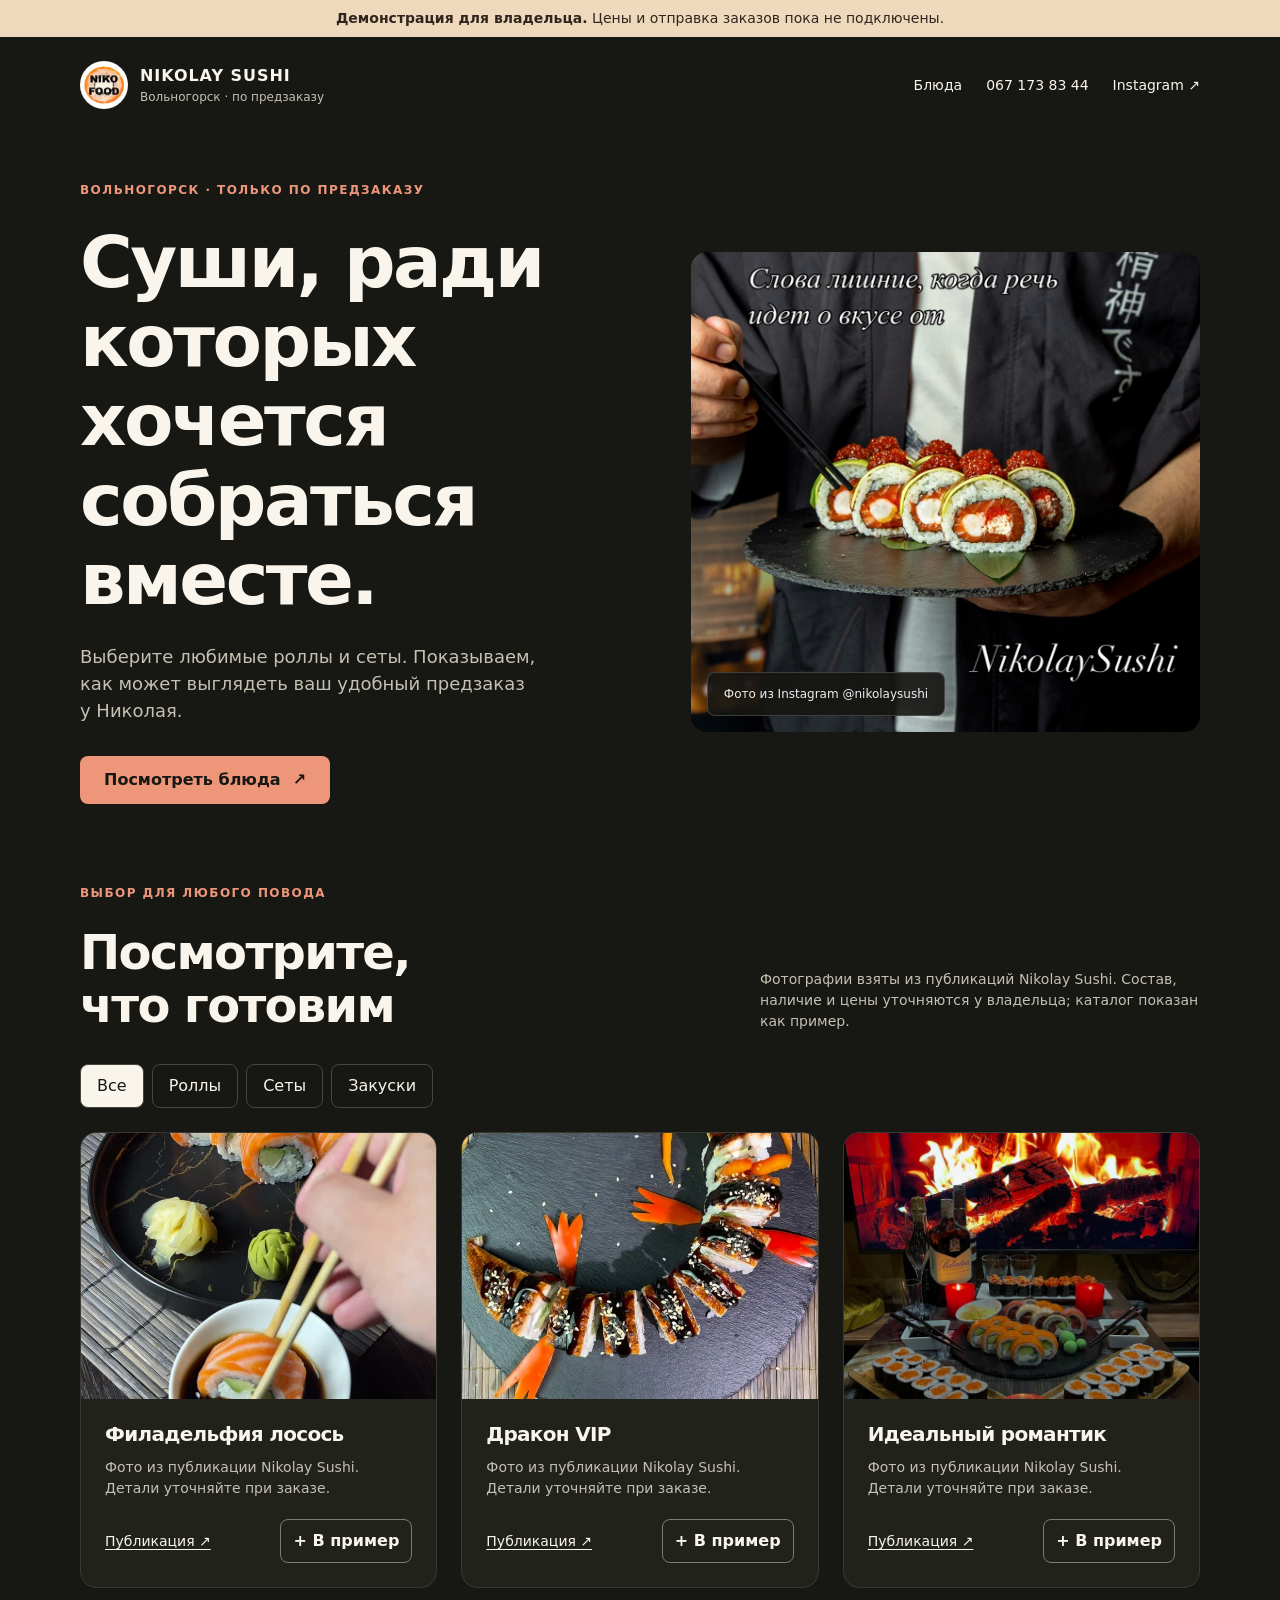
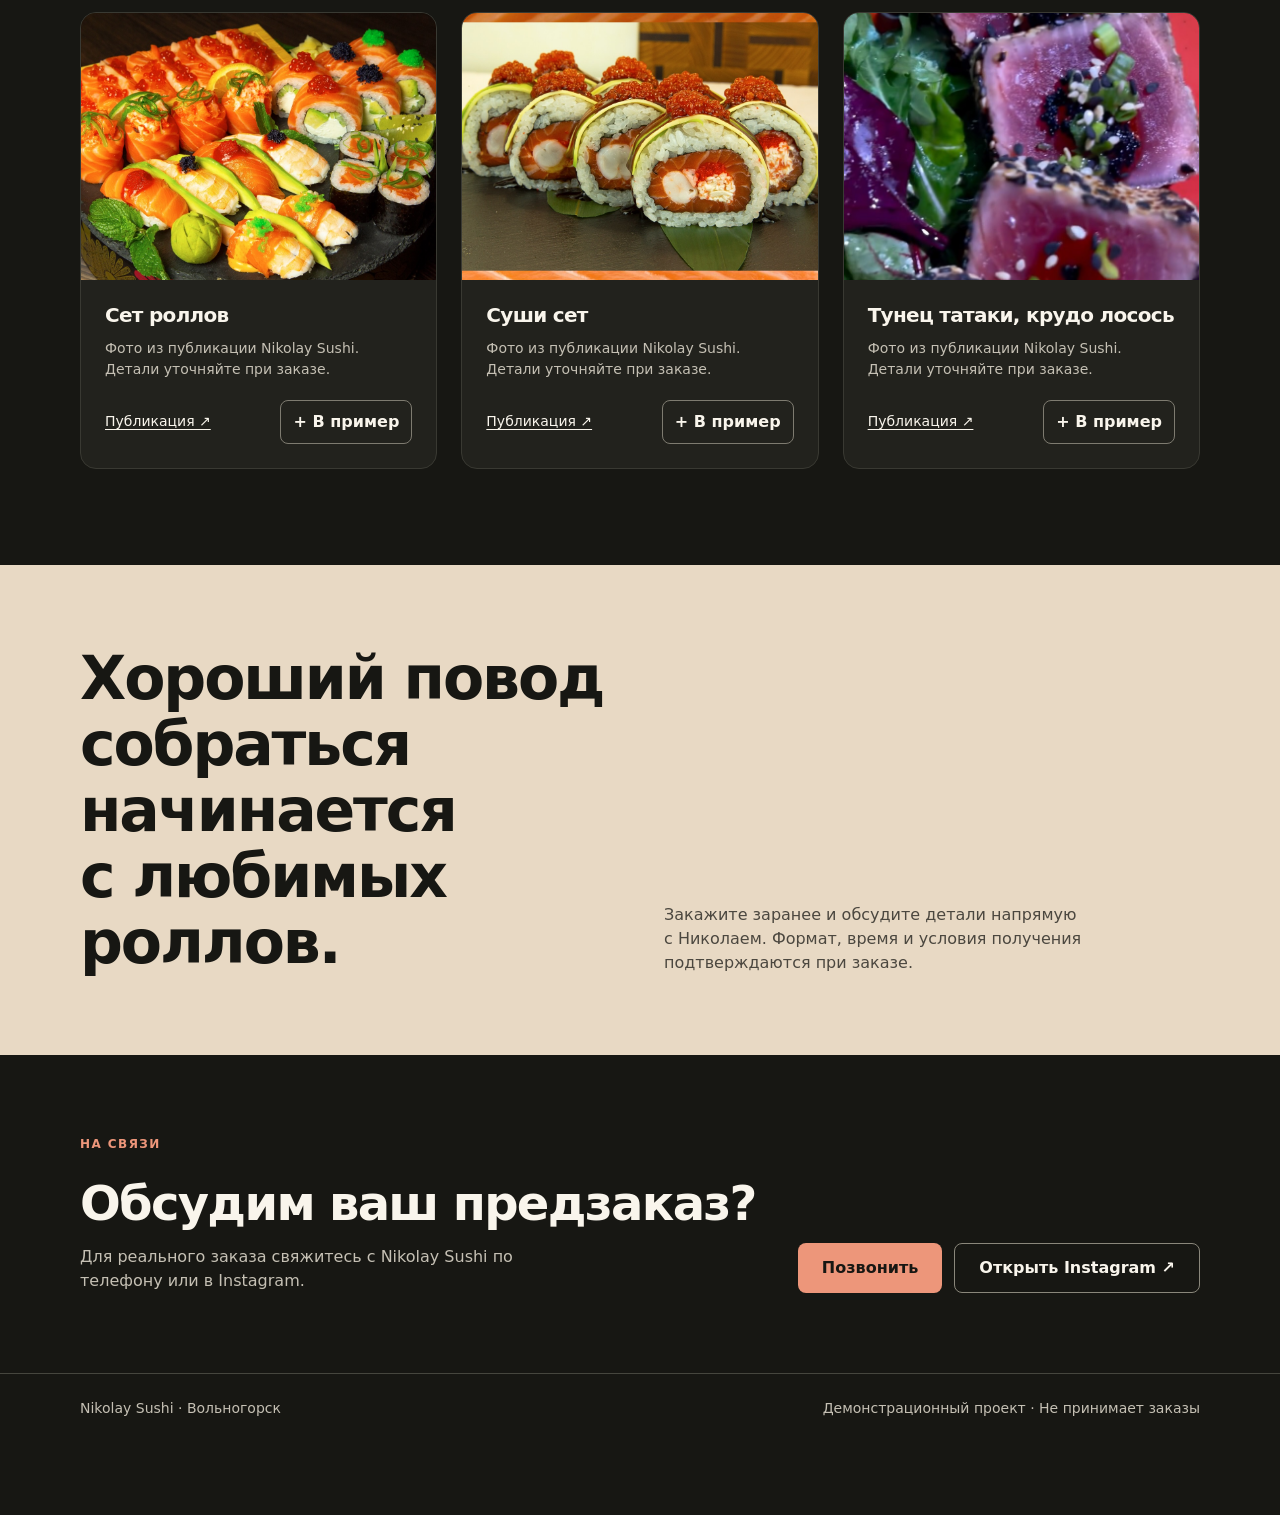
==== nikolaysushi/index.html @ 0154aac6 "Add Nikolay Sushi demo" ====
<!doctype html>
<html lang="ru">
<head>
<meta charset="utf-8"><meta name="viewport" content="width=device-width, initial-scale=1">
<meta name="robots" content="noindex,nofollow"><meta name="theme-color" content="#171713">
<title>Nikolay Sushi — суши по предзаказу в Вольногорске</title>
<meta name="description" content="Демонстрация сайта Nikolay Sushi: фотографии блюд и пример оформления предзаказа.">
<link rel="icon" href="data:image/svg+xml,%3Csvg xmlns="http://www.w3.org/2000/svg" viewBox="0 0 64 64"%3E%3Crect width="64" height="64" rx="16" fill="%23e36e4f"/%3E%3Ctext x="32" y="43" text-anchor="middle" font-family="sans-serif" font-weight="bold" font-size="34" fill="%23171713"%3EN%3C/text%3E%3C/svg%3E">
<style>
:root{color-scheme:dark;--bg:#171713;--panel:#22221d;--text:#f9f5ec;--muted:#c5c0b4;--accent:#ed967a;--line:#46463e;--curve:cubic-bezier(.22,1,.36,1)}*{box-sizing:border-box}html{scroll-behavior:smooth}body{margin:0;background:var(--bg);color:var(--text);font:16px/1.5 Manrope,system-ui,sans-serif}body:has(dialog[open]){overflow:hidden}h1,h2,h3,p{margin:0}h1,h2,h3{text-wrap:balance;line-height:1.1;letter-spacing:-.035em}p{text-wrap:pretty}a{color:inherit;text-decoration:none}button,input,select,textarea{font:inherit}button,a{touch-action:manipulation}button{cursor:pointer}button:focus-visible,a:focus-visible,input:focus-visible,select:focus-visible,textarea:focus-visible{outline:3px solid #fff;outline-offset:3px}.skip{position:absolute;left:8px;top:-100px;background:white;color:#111;padding:12px;z-index:100}.skip:focus{top:8px}.demo{background:#efd9bd;color:#30251d;text-align:center;padding:8px 16px;font-size:14px}.wrap{width:min(1120px,calc(100% - 48px));margin:auto}.nav{display:flex;align-items:center;justify-content:space-between;gap:24px;padding:24px 0}.brand{display:flex;align-items:center;gap:12px;font-weight:700;letter-spacing:.06em}.brand img{width:48px;height:48px;object-fit:cover;border-radius:50%}.brand small{display:block;color:var(--muted);font-size:12px;font-weight:500;letter-spacing:0}.navlinks{display:flex;align-items:center;gap:24px;font-size:14px}.navlinks a:hover,.text-link:hover{color:var(--accent)}.hero{display:grid;grid-template-columns:1.05fr .95fr;gap:48px;align-items:center;padding:48px 0 80px}.eyebrow{color:var(--accent);text-transform:uppercase;letter-spacing:.12em;font-size:12px;font-weight:700;margin-bottom:24px}.hero h1{font-size:clamp(36px,5.8vw,72px);max-width:680px}.hero p{color:var(--muted);max-width:500px;margin:24px 0 32px;font-size:18px}.button{display:inline-flex;align-items:center;justify-content:center;gap:12px;min-height:48px;border:0;border-radius:8px;background:var(--accent);color:#171713;padding:12px 24px;font-weight:700;transition:background .3s var(--curve),transform .3s var(--curve)}.button:hover{background:#f5b29d}.button:active{transform:scale(.98)}.hero-photo{position:relative}.hero-photo img{width:100%;height:480px;object-fit:cover;border-radius:16px;display:block}.photo-note{position:absolute;bottom:16px;left:16px;background:#171713e8;border:1px solid #ffffff2b;border-radius:8px;padding:12px 16px;font-size:12px;color:#eee}.intro{display:flex;align-items:end;justify-content:space-between;gap:32px;margin-bottom:32px}.intro h2{font-size:clamp(30px,4vw,48px)}.intro p{color:var(--muted);max-width:440px;font-size:14px}.catalog{padding:0 0 96px}.filters{display:flex;flex-wrap:wrap;gap:8px;margin-bottom:24px}.filter{min-height:44px;border:1px solid var(--line);border-radius:8px;background:transparent;color:var(--text);padding:8px 16px;transition:background .3s var(--curve),color .3s var(--curve)}.filter:hover,.filter[aria-pressed=true]{background:var(--text);color:var(--bg)}.grid{display:grid;grid-template-columns:repeat(3,1fr);gap:24px}.card{background:var(--panel);border:1px solid #393932;border-radius:16px;overflow:hidden;display:flex;flex-direction:column}.card img{width:100%;aspect-ratio:4/3;object-fit:cover;display:block}.card-body{padding:24px;display:flex;flex-direction:column;gap:12px;flex:1}.card h3{font-size:20px}.card p{color:var(--muted);font-size:14px;flex:1}.card-bottom{display:flex;justify-content:space-between;align-items:center;gap:12px;margin-top:8px}.text-link{font-size:14px;text-decoration:underline;text-underline-offset:3px}.add{min-height:44px;background:transparent;border:1px solid #7e7b70;border-radius:8px;color:var(--text);padding:8px 12px;font-weight:600;transition:background .3s var(--curve)}.add:hover{background:#3a3a31}.add:active{transform:scale(.98)}.statement{background:#e8d9c4;color:#171713;padding:80px 0}.statement .wrap{display:grid;grid-template-columns:1fr 1fr;gap:48px;align-items:end}.statement h2{font-size:clamp(36px,5vw,60px);max-width:680px}.statement p{max-width:420px;color:#4b473f}.contact{padding:80px 0;display:flex;justify-content:space-between;align-items:end;gap:32px}.contact h2{font-size:clamp(30px,4vw,48px);margin-bottom:16px}.contact p{color:var(--muted);max-width:500px}.contact-links{display:flex;flex-wrap:wrap;gap:12px}.secondary{border:1px solid #8a877b;background:transparent;color:var(--text)}.secondary:hover{background:#37372f}footer{border-top:1px solid var(--line);padding:24px 0 96px;color:var(--muted);font-size:14px}footer .wrap{display:flex;justify-content:space-between;gap:16px;flex-wrap:wrap}.cartbar{position:fixed;z-index:4;bottom:16px;left:50%;transform:translateX(-50%);width:min(440px,calc(100% - 32px));box-shadow:0 8px 32px #0009}.cartbar[hidden]{display:none}.cartbar .button{width:100%;justify-content:space-between}.cartbar .button:active{transform:none}dialog{width:min(560px,calc(100% - 32px));max-height:min(90vh,850px);border:1px solid var(--line);border-radius:16px;padding:0;color:var(--text);background:#22221d}dialog::backdrop{background:#000b}.dialog-head{position:sticky;top:0;background:#22221d;display:flex;justify-content:space-between;align-items:start;gap:24px;padding:24px;border-bottom:1px solid var(--line);z-index:1}.dialog-head h2{font-size:24px}.dialog-head p,.hint{color:var(--muted);font-size:14px;margin-top:8px}.close{border:1px solid var(--line);background:transparent;color:white;border-radius:8px;min-width:44px;min-height:44px;font-size:24px}.dialog-content{padding:24px}.cart-row{display:flex;align-items:center;justify-content:space-between;gap:16px;padding:12px 0;border-bottom:1px solid var(--line)}.qty{display:flex;align-items:center;gap:12px}.qty button{min-width:44px;min-height:44px;color:white;background:#393932;border:0;border-radius:8px;font-size:20px}.form-grid{display:grid;grid-template-columns:1fr 1fr;gap:16px;margin:24px 0}.field{display:grid;gap:8px;font-size:14px}.field.full{grid-column:1/-1}input,select,textarea{width:100%;min-height:48px;padding:12px;border:1px solid #77766a;border-radius:8px;color:var(--text);background:#171713}textarea{min-height:80px;resize:vertical}.dialog-content>.button{width:100%}.preview{margin-top:24px;padding:16px;border:1px solid #a3aa83;border-radius:8px;background:#303a2b}.preview[hidden]{display:none}.preview pre{font:inherit;white-space:pre-wrap;overflow-wrap:anywhere;color:#e7ecdf}.preview strong{display:block;margin-bottom:8px}.word{color:#9d9b90;transition:color .7s var(--curve)}.word.on{color:#171713}@media(max-width:750px){.wrap{width:min(100% - 32px,1120px)}.nav{padding:16px 0}.navlinks a:first-child{display:none}.hero{grid-template-columns:1fr;gap:32px;padding:32px 0 64px}.hero-photo img{height:340px}.intro{display:block}.intro p{margin-top:16px}.grid{grid-template-columns:repeat(2,1fr);gap:12px}.card-body{padding:16px}.statement .wrap{grid-template-columns:1fr;gap:24px}.contact{align-items:start;flex-direction:column}.catalog{padding-bottom:64px}}@media(max-width:470px){.brand small{display:none}.navlinks{gap:12px}.navlinks a{font-size:12px}.grid{grid-template-columns:1fr}.card img{aspect-ratio:4/3}.form-grid{grid-template-columns:1fr}.field.full{grid-column:auto}.hero-photo img{height:300px}}@media(prefers-reduced-motion:reduce){html{scroll-behavior:auto}*,*::before,*::after{transition-duration:.01ms!important;animation-duration:.01ms!important}.word{color:#171713}}
</style>
</head>
<body>
<a class="skip" href="#main">Перейти к содержимому</a>
<div class="demo"><strong>Демонстрация для владельца.</strong> Цены и отправка заказов пока не подключены.</div>
<header class="wrap nav"><a class="brand" href="#top"><img src="scraped_media/avatar.jpg" alt=""><span>NIKOLAY SUSHI<small>Вольногорск · по предзаказу</small></span></a><nav class="navlinks" aria-label="Основная навигация"><a href="#menu">Блюда</a><a href="tel:+380671738344">067 173 83 44</a><a href="https://www.instagram.com/nikolaysushi/" target="_blank" rel="noopener noreferrer">Instagram ↗</a></nav></header>
<main id="main"><section class="wrap hero" id="top"><div><div class="eyebrow">Вольногорск · только по предзаказу</div><h1>Суши, ради которых хочется собраться вместе.</h1><p>Выберите любимые роллы и сеты. Показываем, как может выглядеть ваш удобный предзаказ у Николая.</p><a href="#menu" class="button">Посмотреть блюда <span aria-hidden="true">↗</span></a></div><div class="hero-photo"><img src="scraped_media/post_8_DXj7XFxCD72.jpg" alt="Сет суши из публикации Nikolay Sushi"><div class="photo-note">Фото из Instagram @nikolaysushi</div></div></section>
<section class="wrap catalog" id="menu"><div class="intro"><div><div class="eyebrow">Выбор для любого повода</div><h2>Посмотрите, что готовим</h2></div><p>Фотографии взяты из публикаций Nikolay Sushi. Состав, наличие и цены уточняются у владельца; каталог показан как пример.</p></div><div class="filters" id="filters" aria-label="Категории блюд"></div><div class="grid" id="grid"></div></section>
<section class="statement"><div class="wrap"><h2 id="statement">Хороший повод собраться начинается с любимых роллов.</h2><p>Закажите заранее и обсудите детали напрямую с Николаем. Формат, время и условия получения подтверждаются при заказе.</p></div></section>
<section class="wrap contact"><div><div class="eyebrow">На связи</div><h2>Обсудим ваш предзаказ?</h2><p>Для реального заказа свяжитесь с Nikolay Sushi по телефону или в Instagram.</p></div><div class="contact-links"><a class="button" href="tel:+380671738344">Позвонить</a><a class="button secondary" href="https://www.instagram.com/nikolaysushi/" target="_blank" rel="noopener noreferrer">Открыть Instagram ↗</a></div></section></main>
<footer><div class="wrap"><span>Nikolay Sushi · Вольногорск</span><span>Демонстрационный проект · Не принимает заказы</span></div></footer>
<div class="cartbar" id="cartbar" hidden><button class="button" id="openCart" type="button"><span>Посмотреть пример заказа</span><span id="count"></span></button></div>
<dialog id="cart" aria-labelledby="cartTitle"><div class="dialog-head"><div><h2 id="cartTitle">Пример предзаказа</h2><p>Это демонстрация: заказ никуда не отправляется.</p></div><button type="button" class="close" id="closeCart" aria-label="Закрыть">×</button></div><div class="dialog-content"><div id="cartItems"></div><form id="orderForm"><div class="form-grid"><label class="field">Когда хотелось бы получить<input type="date" id="date"></label><label class="field">Время<input type="time" id="time"></label><label class="field full">Пожелания<textarea id="comment" maxlength="300" placeholder="Например, количество персон"></textarea></label></div><p class="hint">Поля необязательны. Не вводите личные данные: это только пример оформления.</p><button class="button" type="submit">Показать пример заказа</button></form><div class="preview" id="preview" role="status" hidden><strong>Пример сообщения для владельца</strong><pre id="previewText"></pre><p class="hint">Сообщение не отправлено. Подключение канала заказов обсуждается отдельно.</p></div></div></dialog>
<script>
const items=[{id:'philadelphia',name:'Филадельфия лосось',cat:'Роллы',image:'post_5_DbvkSZdKnJt.jpg',url:'DbvkSZdKnJt'},{id:'dragon',name:'Дракон VIP',cat:'Роллы',image:'post_6_DYcbDLaohZU.jpg',url:'DYcbDLaohZU'},{id:'romantic',name:'Идеальный романтик',cat:'Сеты',image:'post_12_DSX7asfCIUJ.jpg',url:'DSX7asfCIUJ'},{id:'set',name:'Сет роллов',cat:'Сеты',image:'post_4_Db0xO25I7Lk.jpg',url:'Db0xO25I7Lk'},{id:'assortment',name:'Суши сет',cat:'Сеты',image:'post_9_DXj6w_aiPMz.jpg',url:'DXj6w_aiPMz'},{id:'tuna',name:'Тунец татаки, крудо лосось',cat:'Закуски',image:'post_11_DT2ZtKFiONa.jpg',url:'DT2ZtKFiONa'}];
const categories=['Все','Роллы','Сеты','Закуски'];let category='Все';const cart={};const $=id=>document.getElementById(id);let returnFocus;
function render(){ $('filters').innerHTML=categories.map(c=>`<button class="filter" type="button" data-category="${c}" aria-pressed="${c===category}">${c}</button>`).join(''); $('grid').innerHTML=items.filter(i=>category==='Все'||i.cat===category).map(i=>`<article class="card"><img src="scraped_media/${i.image}" alt="${i.name}" loading="lazy"><div class="card-body"><h3>${i.name}</h3><p>Фото из публикации Nikolay Sushi. Детали уточняйте при заказе.</p><div class="card-bottom"><a class="text-link" href="https://www.instagram.com/p/${i.url}/" target="_blank" rel="noopener noreferrer">Публикация ↗</a><button class="add" type="button" data-add="${i.id}" aria-label="Добавить ${i.name} в пример заказа">${cart[i.id]?'Добавлено: '+cart[i.id]:'+ В пример'}</button></div></div></article>`).join(''); const count=Object.values(cart).reduce((a,b)=>a+b,0);$('cartbar').hidden=!count;$('count').textContent=count+' шт.'; $('cartItems').innerHTML=items.filter(i=>cart[i.id]).map(i=>`<div class="cart-row"><span>${i.name}</span><div class="qty"><button type="button" data-change="${i.id}" data-delta="-1" aria-label="Убрать одну порцию: ${i.name}">−</button><span>${cart[i.id]}</span><button type="button" data-change="${i.id}" data-delta="1" aria-label="Добавить одну порцию: ${i.name}">+</button></div></div>`).join(''); if(!count&&$('cart').open)$('cart').close(); }
document.addEventListener('click',e=>{const f=e.target.closest('[data-category]');const a=e.target.closest('[data-add]');const q=e.target.closest('[data-change]');if(f){category=f.dataset.category;render();document.querySelector(`[data-category="${category}"]`)?.focus()}if(a){const id=a.dataset.add;cart[id]=(cart[id]||0)+1;render();document.querySelector(`[data-add="${id}"]`)?.focus()}if(q){const id=q.dataset.change,delta=q.dataset.delta;cart[id]+=Number(delta);if(!cart[id])delete cart[id];$('preview').hidden=true;render();document.querySelector(`[data-change="${id}"][data-delta="${delta}"]`)?.focus()}});
$('openCart').addEventListener('click',()=>{returnFocus=document.activeElement;$('preview').hidden=true;$('cart').showModal();$('closeCart').focus()});$('closeCart').addEventListener('click',()=>$('cart').close());$('cart').addEventListener('close',()=>{if(returnFocus&&returnFocus.isConnected)returnFocus.focus()});
$('orderForm').addEventListener('submit',e=>{e.preventDefault();const date=$('date').value,time=$('time').value,comment=$('comment').value.trim();const lines=items.filter(i=>cart[i.id]).map(i=>`${i.name} × ${cart[i.id]}`);$('previewText').textContent=['Выбранные блюда:',...lines,date?'Дата: '+date:null,time?'Время: '+time:null,comment?'Пожелания: '+comment:null,'Стоимость и условия уточняются.'].filter(Boolean).join('\n');$('preview').hidden=false;$('preview').scrollIntoView({block:'nearest',behavior:'smooth'})});
const statement=$('statement');if('IntersectionObserver'in window&&!matchMedia('(prefers-reduced-motion: reduce)').matches){const words=statement.textContent.split(' ');statement.setAttribute('aria-label',statement.textContent);statement.innerHTML=words.map(w=>`<span class="word" aria-hidden="true">${w}</span>`).join(' ');const observer=new IntersectionObserver(entries=>entries.forEach(entry=>{if(entry.isIntersecting){[...statement.children].forEach((word,index)=>setTimeout(()=>word.classList.add('on'),index*90));observer.disconnect()}}),{threshold:.25});observer.observe(statement)}
render();
</script></body></html>
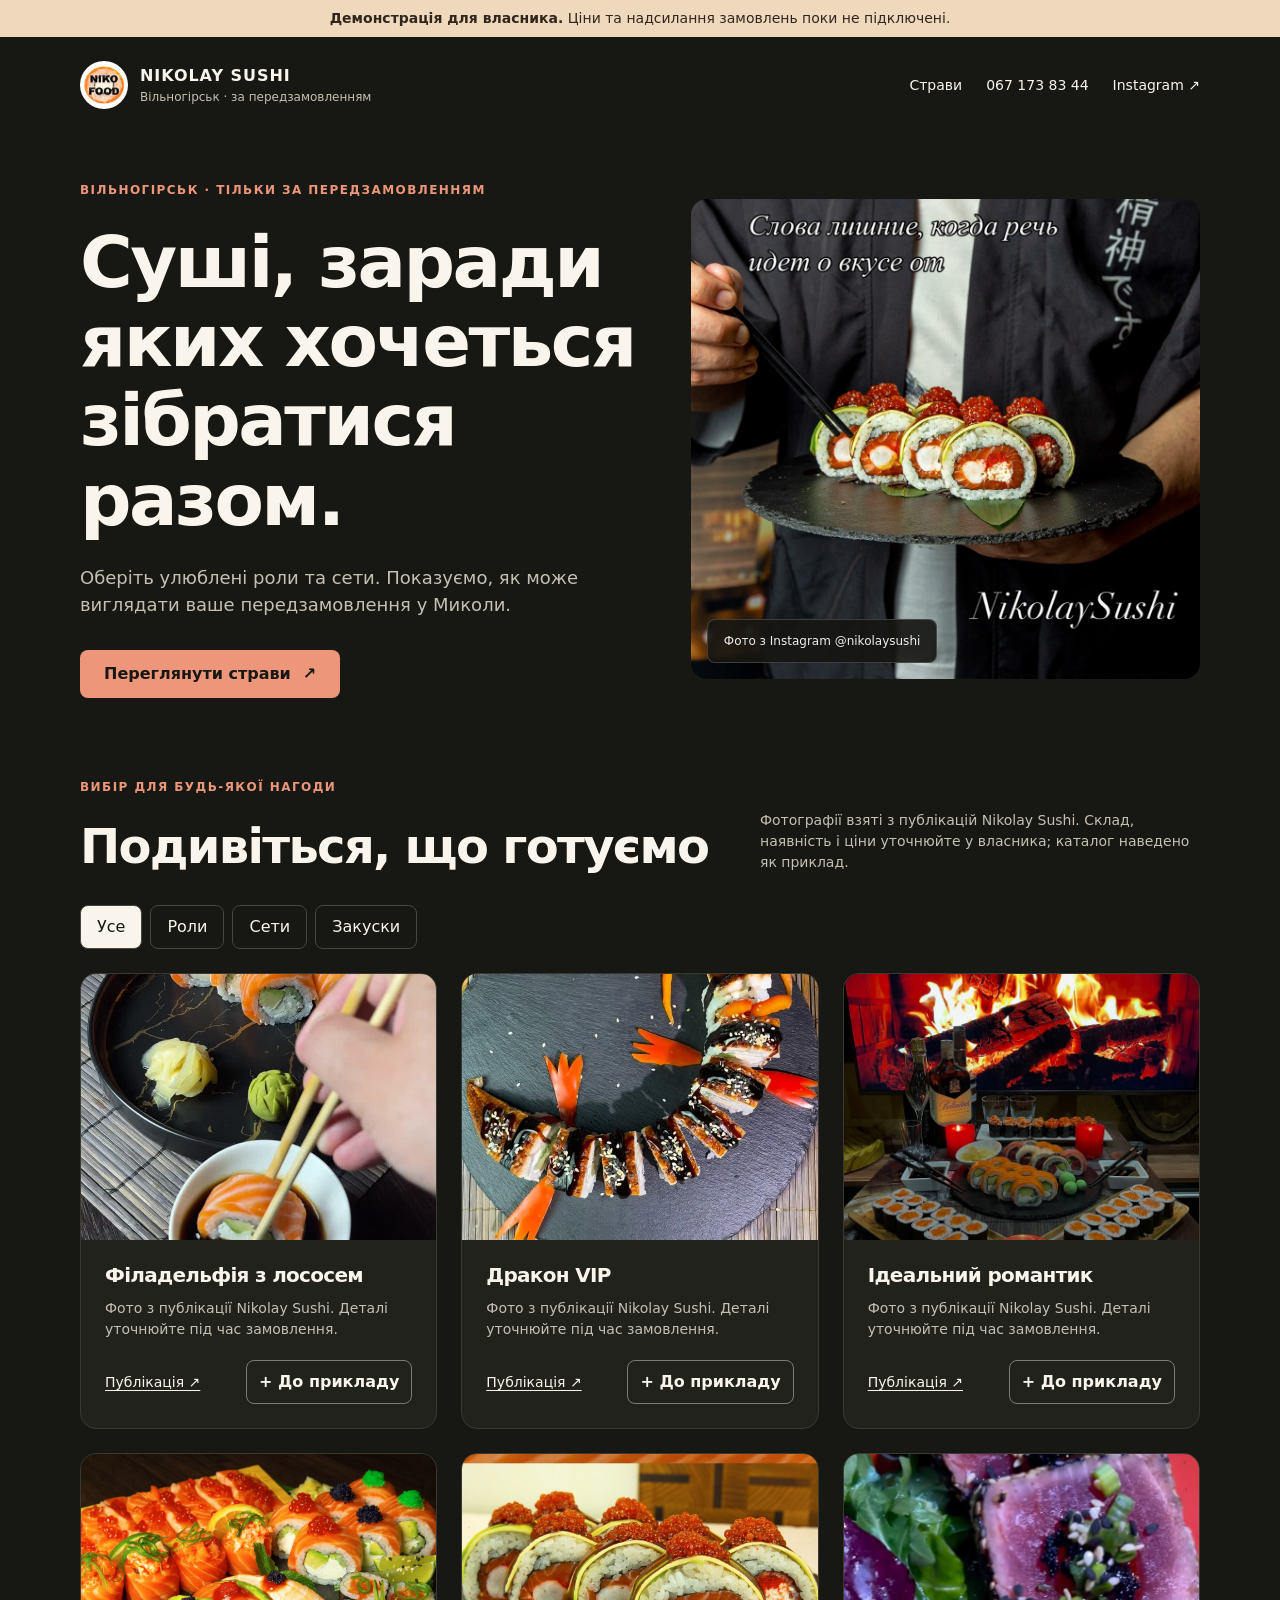
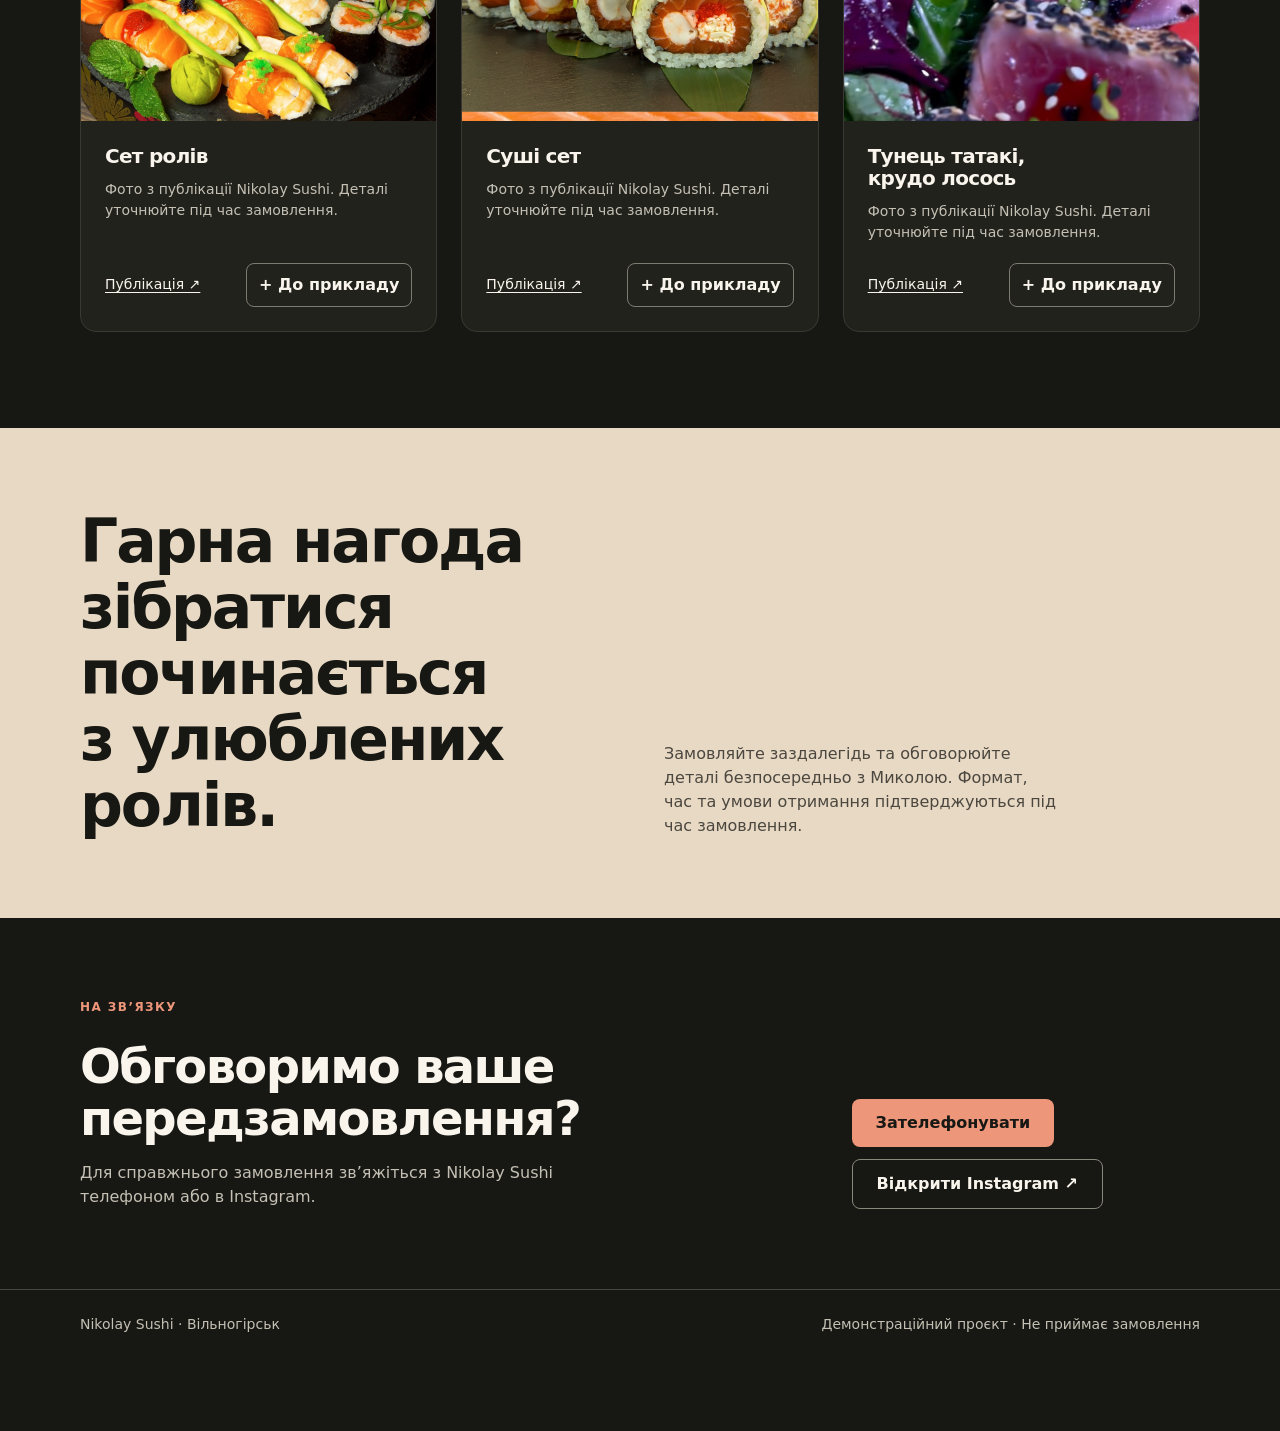
==== commit 38052305: "Translate Nikolay Sushi demo into Ukrainian" ====
--- a/nikolaysushi/index.html
+++ b/nikolaysushi/index.html
@@ -1,33 +1,33 @@
 <!doctype html>
-<html lang="ru">
+<html lang="uk">
 <head>
 <meta charset="utf-8"><meta name="viewport" content="width=device-width, initial-scale=1">
 <meta name="robots" content="noindex,nofollow"><meta name="theme-color" content="#171713">
-<title>Nikolay Sushi — суши по предзаказу в Вольногорске</title>
-<meta name="description" content="Демонстрация сайта Nikolay Sushi: фотографии блюд и пример оформления предзаказа.">
-<link rel="icon" href="data:image/svg+xml,%3Csvg xmlns="http://www.w3.org/2000/svg" viewBox="0 0 64 64"%3E%3Crect width="64" height="64" rx="16" fill="%23e36e4f"/%3E%3Ctext x="32" y="43" text-anchor="middle" font-family="sans-serif" font-weight="bold" font-size="34" fill="%23171713"%3EN%3C/text%3E%3C/svg%3E">
+<title>Nikolay Sushi — суші за передзамовленням у Вільногірську</title>
+<meta name="description" content="Демонстрація сайту Nikolay Sushi: фотографії страв і приклад оформлення передзамовлення.">
+<link rel="icon" href="data:image/svg+xml,%3Csvg xmlns='http://www.w3.org/2000/svg' viewBox='0 0 64 64'%3E%3Crect width='64' height='64' rx='16' fill='%23ed967a'/%3E%3Ctext x='32' y='43' text-anchor='middle' font-family='sans-serif' font-weight='bold' font-size='34' fill='%23171713'%3EN%3C/text%3E%3C/svg%3E">
 <style>
 :root{color-scheme:dark;--bg:#171713;--panel:#22221d;--text:#f9f5ec;--muted:#c5c0b4;--accent:#ed967a;--line:#46463e;--curve:cubic-bezier(.22,1,.36,1)}*{box-sizing:border-box}html{scroll-behavior:smooth}body{margin:0;background:var(--bg);color:var(--text);font:16px/1.5 Manrope,system-ui,sans-serif}body:has(dialog[open]){overflow:hidden}h1,h2,h3,p{margin:0}h1,h2,h3{text-wrap:balance;line-height:1.1;letter-spacing:-.035em}p{text-wrap:pretty}a{color:inherit;text-decoration:none}button,input,select,textarea{font:inherit}button,a{touch-action:manipulation}button{cursor:pointer}button:focus-visible,a:focus-visible,input:focus-visible,select:focus-visible,textarea:focus-visible{outline:3px solid #fff;outline-offset:3px}.skip{position:absolute;left:8px;top:-100px;background:white;color:#111;padding:12px;z-index:100}.skip:focus{top:8px}.demo{background:#efd9bd;color:#30251d;text-align:center;padding:8px 16px;font-size:14px}.wrap{width:min(1120px,calc(100% - 48px));margin:auto}.nav{display:flex;align-items:center;justify-content:space-between;gap:24px;padding:24px 0}.brand{display:flex;align-items:center;gap:12px;font-weight:700;letter-spacing:.06em}.brand img{width:48px;height:48px;object-fit:cover;border-radius:50%}.brand small{display:block;color:var(--muted);font-size:12px;font-weight:500;letter-spacing:0}.navlinks{display:flex;align-items:center;gap:24px;font-size:14px}.navlinks a:hover,.text-link:hover{color:var(--accent)}.hero{display:grid;grid-template-columns:1.05fr .95fr;gap:48px;align-items:center;padding:48px 0 80px}.eyebrow{color:var(--accent);text-transform:uppercase;letter-spacing:.12em;font-size:12px;font-weight:700;margin-bottom:24px}.hero h1{font-size:clamp(36px,5.8vw,72px);max-width:680px}.hero p{color:var(--muted);max-width:500px;margin:24px 0 32px;font-size:18px}.button{display:inline-flex;align-items:center;justify-content:center;gap:12px;min-height:48px;border:0;border-radius:8px;background:var(--accent);color:#171713;padding:12px 24px;font-weight:700;transition:background .3s var(--curve),transform .3s var(--curve)}.button:hover{background:#f5b29d}.button:active{transform:scale(.98)}.hero-photo{position:relative}.hero-photo img{width:100%;height:480px;object-fit:cover;border-radius:16px;display:block}.photo-note{position:absolute;bottom:16px;left:16px;background:#171713e8;border:1px solid #ffffff2b;border-radius:8px;padding:12px 16px;font-size:12px;color:#eee}.intro{display:flex;align-items:end;justify-content:space-between;gap:32px;margin-bottom:32px}.intro h2{font-size:clamp(30px,4vw,48px)}.intro p{color:var(--muted);max-width:440px;font-size:14px}.catalog{padding:0 0 96px}.filters{display:flex;flex-wrap:wrap;gap:8px;margin-bottom:24px}.filter{min-height:44px;border:1px solid var(--line);border-radius:8px;background:transparent;color:var(--text);padding:8px 16px;transition:background .3s var(--curve),color .3s var(--curve)}.filter:hover,.filter[aria-pressed=true]{background:var(--text);color:var(--bg)}.grid{display:grid;grid-template-columns:repeat(3,1fr);gap:24px}.card{background:var(--panel);border:1px solid #393932;border-radius:16px;overflow:hidden;display:flex;flex-direction:column}.card img{width:100%;aspect-ratio:4/3;object-fit:cover;display:block}.card-body{padding:24px;display:flex;flex-direction:column;gap:12px;flex:1}.card h3{font-size:20px}.card p{color:var(--muted);font-size:14px;flex:1}.card-bottom{display:flex;justify-content:space-between;align-items:center;gap:12px;margin-top:8px}.text-link{font-size:14px;text-decoration:underline;text-underline-offset:3px}.add{min-height:44px;background:transparent;border:1px solid #7e7b70;border-radius:8px;color:var(--text);padding:8px 12px;font-weight:600;transition:background .3s var(--curve)}.add:hover{background:#3a3a31}.add:active{transform:scale(.98)}.statement{background:#e8d9c4;color:#171713;padding:80px 0}.statement .wrap{display:grid;grid-template-columns:1fr 1fr;gap:48px;align-items:end}.statement h2{font-size:clamp(36px,5vw,60px);max-width:680px}.statement p{max-width:420px;color:#4b473f}.contact{padding:80px 0;display:flex;justify-content:space-between;align-items:end;gap:32px}.contact h2{font-size:clamp(30px,4vw,48px);margin-bottom:16px}.contact p{color:var(--muted);max-width:500px}.contact-links{display:flex;flex-wrap:wrap;gap:12px}.secondary{border:1px solid #8a877b;background:transparent;color:var(--text)}.secondary:hover{background:#37372f}footer{border-top:1px solid var(--line);padding:24px 0 96px;color:var(--muted);font-size:14px}footer .wrap{display:flex;justify-content:space-between;gap:16px;flex-wrap:wrap}.cartbar{position:fixed;z-index:4;bottom:16px;left:50%;transform:translateX(-50%);width:min(440px,calc(100% - 32px));box-shadow:0 8px 32px #0009}.cartbar[hidden]{display:none}.cartbar .button{width:100%;justify-content:space-between}.cartbar .button:active{transform:none}dialog{width:min(560px,calc(100% - 32px));max-height:min(90vh,850px);border:1px solid var(--line);border-radius:16px;padding:0;color:var(--text);background:#22221d}dialog::backdrop{background:#000b}.dialog-head{position:sticky;top:0;background:#22221d;display:flex;justify-content:space-between;align-items:start;gap:24px;padding:24px;border-bottom:1px solid var(--line);z-index:1}.dialog-head h2{font-size:24px}.dialog-head p,.hint{color:var(--muted);font-size:14px;margin-top:8px}.close{border:1px solid var(--line);background:transparent;color:white;border-radius:8px;min-width:44px;min-height:44px;font-size:24px}.dialog-content{padding:24px}.cart-row{display:flex;align-items:center;justify-content:space-between;gap:16px;padding:12px 0;border-bottom:1px solid var(--line)}.qty{display:flex;align-items:center;gap:12px}.qty button{min-width:44px;min-height:44px;color:white;background:#393932;border:0;border-radius:8px;font-size:20px}.form-grid{display:grid;grid-template-columns:1fr 1fr;gap:16px;margin:24px 0}.field{display:grid;gap:8px;font-size:14px}.field.full{grid-column:1/-1}input,select,textarea{width:100%;min-height:48px;padding:12px;border:1px solid #77766a;border-radius:8px;color:var(--text);background:#171713}textarea{min-height:80px;resize:vertical}.dialog-content>.button{width:100%}.preview{margin-top:24px;padding:16px;border:1px solid #a3aa83;border-radius:8px;background:#303a2b}.preview[hidden]{display:none}.preview pre{font:inherit;white-space:pre-wrap;overflow-wrap:anywhere;color:#e7ecdf}.preview strong{display:block;margin-bottom:8px}.word{color:#9d9b90;transition:color .7s var(--curve)}.word.on{color:#171713}@media(max-width:750px){.wrap{width:min(100% - 32px,1120px)}.nav{padding:16px 0}.navlinks a:first-child{display:none}.hero{grid-template-columns:1fr;gap:32px;padding:32px 0 64px}.hero-photo img{height:340px}.intro{display:block}.intro p{margin-top:16px}.grid{grid-template-columns:repeat(2,1fr);gap:12px}.card-body{padding:16px}.statement .wrap{grid-template-columns:1fr;gap:24px}.contact{align-items:start;flex-direction:column}.catalog{padding-bottom:64px}}@media(max-width:470px){.brand small{display:none}.navlinks{gap:12px}.navlinks a{font-size:12px}.grid{grid-template-columns:1fr}.card img{aspect-ratio:4/3}.form-grid{grid-template-columns:1fr}.field.full{grid-column:auto}.hero-photo img{height:300px}}@media(prefers-reduced-motion:reduce){html{scroll-behavior:auto}*,*::before,*::after{transition-duration:.01ms!important;animation-duration:.01ms!important}.word{color:#171713}}
 </style>
 </head>
 <body>
-<a class="skip" href="#main">Перейти к содержимому</a>
-<div class="demo"><strong>Демонстрация для владельца.</strong> Цены и отправка заказов пока не подключены.</div>
-<header class="wrap nav"><a class="brand" href="#top"><img src="scraped_media/avatar.jpg" alt=""><span>NIKOLAY SUSHI<small>Вольногорск · по предзаказу</small></span></a><nav class="navlinks" aria-label="Основная навигация"><a href="#menu">Блюда</a><a href="tel:+380671738344">067 173 83 44</a><a href="https://www.instagram.com/nikolaysushi/" target="_blank" rel="noopener noreferrer">Instagram ↗</a></nav></header>
-<main id="main"><section class="wrap hero" id="top"><div><div class="eyebrow">Вольногорск · только по предзаказу</div><h1>Суши, ради которых хочется собраться вместе.</h1><p>Выберите любимые роллы и сеты. Показываем, как может выглядеть ваш удобный предзаказ у Николая.</p><a href="#menu" class="button">Посмотреть блюда <span aria-hidden="true">↗</span></a></div><div class="hero-photo"><img src="scraped_media/post_8_DXj7XFxCD72.jpg" alt="Сет суши из публикации Nikolay Sushi"><div class="photo-note">Фото из Instagram @nikolaysushi</div></div></section>
-<section class="wrap catalog" id="menu"><div class="intro"><div><div class="eyebrow">Выбор для любого повода</div><h2>Посмотрите, что готовим</h2></div><p>Фотографии взяты из публикаций Nikolay Sushi. Состав, наличие и цены уточняются у владельца; каталог показан как пример.</p></div><div class="filters" id="filters" aria-label="Категории блюд"></div><div class="grid" id="grid"></div></section>
-<section class="statement"><div class="wrap"><h2 id="statement">Хороший повод собраться начинается с любимых роллов.</h2><p>Закажите заранее и обсудите детали напрямую с Николаем. Формат, время и условия получения подтверждаются при заказе.</p></div></section>
-<section class="wrap contact"><div><div class="eyebrow">На связи</div><h2>Обсудим ваш предзаказ?</h2><p>Для реального заказа свяжитесь с Nikolay Sushi по телефону или в Instagram.</p></div><div class="contact-links"><a class="button" href="tel:+380671738344">Позвонить</a><a class="button secondary" href="https://www.instagram.com/nikolaysushi/" target="_blank" rel="noopener noreferrer">Открыть Instagram ↗</a></div></section></main>
-<footer><div class="wrap"><span>Nikolay Sushi · Вольногорск</span><span>Демонстрационный проект · Не принимает заказы</span></div></footer>
-<div class="cartbar" id="cartbar" hidden><button class="button" id="openCart" type="button"><span>Посмотреть пример заказа</span><span id="count"></span></button></div>
-<dialog id="cart" aria-labelledby="cartTitle"><div class="dialog-head"><div><h2 id="cartTitle">Пример предзаказа</h2><p>Это демонстрация: заказ никуда не отправляется.</p></div><button type="button" class="close" id="closeCart" aria-label="Закрыть">×</button></div><div class="dialog-content"><div id="cartItems"></div><form id="orderForm"><div class="form-grid"><label class="field">Когда хотелось бы получить<input type="date" id="date"></label><label class="field">Время<input type="time" id="time"></label><label class="field full">Пожелания<textarea id="comment" maxlength="300" placeholder="Например, количество персон"></textarea></label></div><p class="hint">Поля необязательны. Не вводите личные данные: это только пример оформления.</p><button class="button" type="submit">Показать пример заказа</button></form><div class="preview" id="preview" role="status" hidden><strong>Пример сообщения для владельца</strong><pre id="previewText"></pre><p class="hint">Сообщение не отправлено. Подключение канала заказов обсуждается отдельно.</p></div></div></dialog>
+<a class="skip" href="#main">Перейти до вмісту</a>
+<div class="demo"><strong>Демонстрація для власника.</strong> Ціни та надсилання замовлень поки не підключені.</div>
+<header class="wrap nav"><a class="brand" href="#top"><img src="scraped_media/avatar.jpg" alt=""><span>NIKOLAY SUSHI<small>Вільногірськ · за передзамовленням</small></span></a><nav class="navlinks" aria-label="Основна навігація"><a href="#menu">Страви</a><a href="tel:+380671738344">067 173 83 44</a><a href="https://www.instagram.com/nikolaysushi/" target="_blank" rel="noopener noreferrer">Instagram ↗</a></nav></header>
+<main id="main"><section class="wrap hero" id="top"><div><div class="eyebrow">Вільногірськ · тільки за передзамовленням</div><h1>Суші, заради яких хочеться зібратися разом.</h1><p>Оберіть улюблені роли та сети. Показуємо, як може виглядати ваше передзамовлення у Миколи.</p><a href="#menu" class="button">Переглянути страви <span aria-hidden="true">↗</span></a></div><div class="hero-photo"><img src="scraped_media/post_8_DXj7XFxCD72.jpg" alt="Сет суші з публікації Nikolay Sushi"><div class="photo-note">Фото з Instagram @nikolaysushi</div></div></section>
+<section class="wrap catalog" id="menu"><div class="intro"><div><div class="eyebrow">Вибір для будь-якої нагоди</div><h2>Подивіться, що готуємо</h2></div><p>Фотографії взяті з публікацій Nikolay Sushi. Склад, наявність і ціни уточнюйте у власника; каталог наведено як приклад.</p></div><div class="filters" id="filters" aria-label="Категорії страв"></div><div class="grid" id="grid"></div></section>
+<section class="statement"><div class="wrap"><h2 id="statement">Гарна нагода зібратися починається з улюблених ролів.</h2><p>Замовляйте заздалегідь та обговорюйте деталі безпосередньо з Миколою. Формат, час та умови отримання підтверджуються під час замовлення.</p></div></section>
+<section class="wrap contact"><div><div class="eyebrow">На зв’язку</div><h2>Обговоримо ваше передзамовлення?</h2><p>Для справжнього замовлення зв’яжіться з Nikolay Sushi телефоном або в Instagram.</p></div><div class="contact-links"><a class="button" href="tel:+380671738344">Зателефонувати</a><a class="button secondary" href="https://www.instagram.com/nikolaysushi/" target="_blank" rel="noopener noreferrer">Відкрити Instagram ↗</a></div></section></main>
+<footer><div class="wrap"><span>Nikolay Sushi · Вільногірськ</span><span>Демонстраційний проєкт · Не приймає замовлення</span></div></footer>
+<div class="cartbar" id="cartbar" hidden><button class="button" id="openCart" type="button"><span>Переглянути приклад замовлення</span><span id="count"></span></button></div>
+<dialog id="cart" aria-labelledby="cartTitle"><div class="dialog-head"><div><h2 id="cartTitle">Приклад передзамовлення</h2><p>Це демонстрація: замовлення нікуди не надсилається.</p></div><button type="button" class="close" id="closeCart" aria-label="Закрити">×</button></div><div class="dialog-content"><div id="cartItems"></div><form id="orderForm"><div class="form-grid"><label class="field">Коли бажаєте отримати<input type="date" id="date"></label><label class="field">Час<input type="time" id="time"></label><label class="field full">Побажання<textarea id="comment" maxlength="300" placeholder="Наприклад, кількість осіб"></textarea></label></div><p class="hint">Поля необов’язкові. Не вводьте особисті дані: це лише приклад оформлення.</p><button class="button" type="submit">Показати приклад замовлення</button></form><div class="preview" id="preview" role="status" hidden><strong>Приклад повідомлення для власника</strong><pre id="previewText"></pre><p class="hint">Повідомлення не надіслано. Підключення каналу замовлень обговорюється окремо.</p></div></div></dialog>
 <script>
-const items=[{id:'philadelphia',name:'Филадельфия лосось',cat:'Роллы',image:'post_5_DbvkSZdKnJt.jpg',url:'DbvkSZdKnJt'},{id:'dragon',name:'Дракон VIP',cat:'Роллы',image:'post_6_DYcbDLaohZU.jpg',url:'DYcbDLaohZU'},{id:'romantic',name:'Идеальный романтик',cat:'Сеты',image:'post_12_DSX7asfCIUJ.jpg',url:'DSX7asfCIUJ'},{id:'set',name:'Сет роллов',cat:'Сеты',image:'post_4_Db0xO25I7Lk.jpg',url:'Db0xO25I7Lk'},{id:'assortment',name:'Суши сет',cat:'Сеты',image:'post_9_DXj6w_aiPMz.jpg',url:'DXj6w_aiPMz'},{id:'tuna',name:'Тунец татаки, крудо лосось',cat:'Закуски',image:'post_11_DT2ZtKFiONa.jpg',url:'DT2ZtKFiONa'}];
-const categories=['Все','Роллы','Сеты','Закуски'];let category='Все';const cart={};const $=id=>document.getElementById(id);let returnFocus;
-function render(){ $('filters').innerHTML=categories.map(c=>`<button class="filter" type="button" data-category="${c}" aria-pressed="${c===category}">${c}</button>`).join(''); $('grid').innerHTML=items.filter(i=>category==='Все'||i.cat===category).map(i=>`<article class="card"><img src="scraped_media/${i.image}" alt="${i.name}" loading="lazy"><div class="card-body"><h3>${i.name}</h3><p>Фото из публикации Nikolay Sushi. Детали уточняйте при заказе.</p><div class="card-bottom"><a class="text-link" href="https://www.instagram.com/p/${i.url}/" target="_blank" rel="noopener noreferrer">Публикация ↗</a><button class="add" type="button" data-add="${i.id}" aria-label="Добавить ${i.name} в пример заказа">${cart[i.id]?'Добавлено: '+cart[i.id]:'+ В пример'}</button></div></div></article>`).join(''); const count=Object.values(cart).reduce((a,b)=>a+b,0);$('cartbar').hidden=!count;$('count').textContent=count+' шт.'; $('cartItems').innerHTML=items.filter(i=>cart[i.id]).map(i=>`<div class="cart-row"><span>${i.name}</span><div class="qty"><button type="button" data-change="${i.id}" data-delta="-1" aria-label="Убрать одну порцию: ${i.name}">−</button><span>${cart[i.id]}</span><button type="button" data-change="${i.id}" data-delta="1" aria-label="Добавить одну порцию: ${i.name}">+</button></div></div>`).join(''); if(!count&&$('cart').open)$('cart').close(); }
+const items=[{id:'philadelphia',name:'Філадельфія з лососем',cat:'Роли',image:'post_5_DbvkSZdKnJt.jpg',url:'DbvkSZdKnJt'},{id:'dragon',name:'Дракон VIP',cat:'Роли',image:'post_6_DYcbDLaohZU.jpg',url:'DYcbDLaohZU'},{id:'romantic',name:'Ідеальний романтик',cat:'Сети',image:'post_12_DSX7asfCIUJ.jpg',url:'DSX7asfCIUJ'},{id:'set',name:'Сет ролів',cat:'Сети',image:'post_4_Db0xO25I7Lk.jpg',url:'Db0xO25I7Lk'},{id:'assortment',name:'Суші сет',cat:'Сети',image:'post_9_DXj6w_aiPMz.jpg',url:'DXj6w_aiPMz'},{id:'tuna',name:'Тунець татакі, крудо лосось',cat:'Закуски',image:'post_11_DT2ZtKFiONa.jpg',url:'DT2ZtKFiONa'}];
+const categories=['Усе','Роли','Сети','Закуски'];let category='Усе';const cart={};const $=id=>document.getElementById(id);let returnFocus;
+function render(){ $('filters').innerHTML=categories.map(c=>`<button class="filter" type="button" data-category="${c}" aria-pressed="${c===category}">${c}</button>`).join(''); $('grid').innerHTML=items.filter(i=>category==='Усе'||i.cat===category).map(i=>`<article class="card"><img src="scraped_media/${i.image}" alt="${i.name}" loading="lazy"><div class="card-body"><h3>${i.name}</h3><p>Фото з публікації Nikolay Sushi. Деталі уточнюйте під час замовлення.</p><div class="card-bottom"><a class="text-link" href="https://www.instagram.com/p/${i.url}/" target="_blank" rel="noopener noreferrer">Публікація ↗</a><button class="add" type="button" data-add="${i.id}" aria-label="Додати ${i.name} до прикладу замовлення">${cart[i.id]?'Додано: '+cart[i.id]:'+ До прикладу'}</button></div></div></article>`).join(''); const count=Object.values(cart).reduce((a,b)=>a+b,0);$('cartbar').hidden=!count;$('count').textContent=count+' шт.'; $('cartItems').innerHTML=items.filter(i=>cart[i.id]).map(i=>`<div class="cart-row"><span>${i.name}</span><div class="qty"><button type="button" data-change="${i.id}" data-delta="-1" aria-label="Прибрати одну порцію: ${i.name}">−</button><span>${cart[i.id]}</span><button type="button" data-change="${i.id}" data-delta="1" aria-label="Додати одну порцію: ${i.name}">+</button></div></div>`).join(''); if(!count&&$('cart').open)$('cart').close(); }
 document.addEventListener('click',e=>{const f=e.target.closest('[data-category]');const a=e.target.closest('[data-add]');const q=e.target.closest('[data-change]');if(f){category=f.dataset.category;render();document.querySelector(`[data-category="${category}"]`)?.focus()}if(a){const id=a.dataset.add;cart[id]=(cart[id]||0)+1;render();document.querySelector(`[data-add="${id}"]`)?.focus()}if(q){const id=q.dataset.change,delta=q.dataset.delta;cart[id]+=Number(delta);if(!cart[id])delete cart[id];$('preview').hidden=true;render();document.querySelector(`[data-change="${id}"][data-delta="${delta}"]`)?.focus()}});
 $('openCart').addEventListener('click',()=>{returnFocus=document.activeElement;$('preview').hidden=true;$('cart').showModal();$('closeCart').focus()});$('closeCart').addEventListener('click',()=>$('cart').close());$('cart').addEventListener('close',()=>{if(returnFocus&&returnFocus.isConnected)returnFocus.focus()});
-$('orderForm').addEventListener('submit',e=>{e.preventDefault();const date=$('date').value,time=$('time').value,comment=$('comment').value.trim();const lines=items.filter(i=>cart[i.id]).map(i=>`${i.name} × ${cart[i.id]}`);$('previewText').textContent=['Выбранные блюда:',...lines,date?'Дата: '+date:null,time?'Время: '+time:null,comment?'Пожелания: '+comment:null,'Стоимость и условия уточняются.'].filter(Boolean).join('\n');$('preview').hidden=false;$('preview').scrollIntoView({block:'nearest',behavior:'smooth'})});
+$('orderForm').addEventListener('submit',e=>{e.preventDefault();const date=$('date').value,time=$('time').value,comment=$('comment').value.trim();const lines=items.filter(i=>cart[i.id]).map(i=>`${i.name} × ${cart[i.id]}`);$('previewText').textContent=['Обрані страви:',...lines,date?'Дата: '+date:null,time?'Час: '+time:null,comment?'Побажання: '+comment:null,'Вартість та умови уточнюються.'].filter(Boolean).join('\n');$('preview').hidden=false;$('preview').scrollIntoView({block:'nearest',behavior:'smooth'})});
 const statement=$('statement');if('IntersectionObserver'in window&&!matchMedia('(prefers-reduced-motion: reduce)').matches){const words=statement.textContent.split(' ');statement.setAttribute('aria-label',statement.textContent);statement.innerHTML=words.map(w=>`<span class="word" aria-hidden="true">${w}</span>`).join(' ');const observer=new IntersectionObserver(entries=>entries.forEach(entry=>{if(entry.isIntersecting){[...statement.children].forEach((word,index)=>setTimeout(()=>word.classList.add('on'),index*90));observer.disconnect()}}),{threshold:.25});observer.observe(statement)}
 render();
 </script></body></html>
